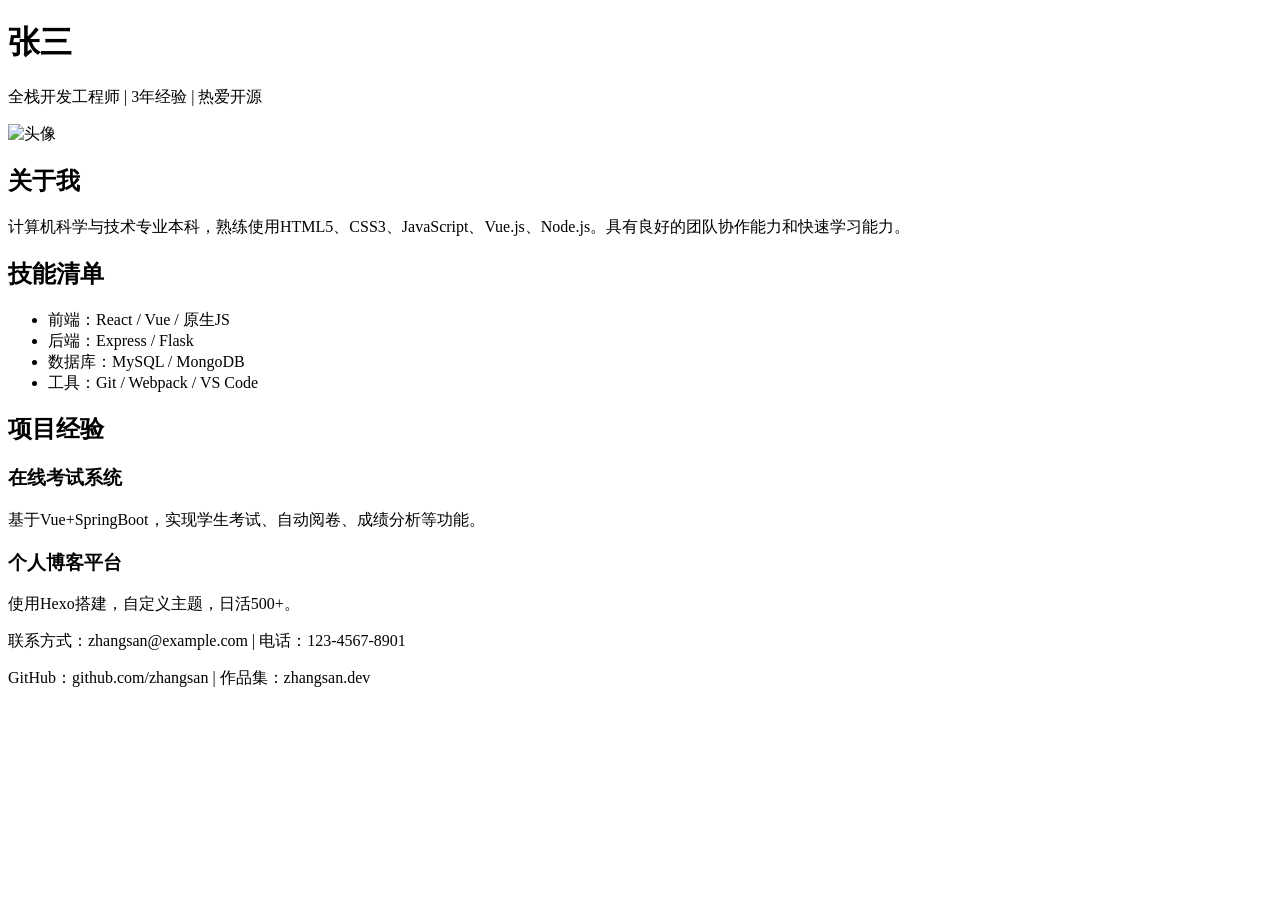
==== index.html @ b716943c "move index.html to root move index.html to root" ====
<!DOCTYPE html>
<html>
<head>
    <meta charset="UTF-8">
    <meta name="viewport" content="width=device-width, initial-scale=1.0">
    <title>张三 - 前端开发求职</title>
    <link rel="stylesheet" href="style.css">
</head>
<body>
    <header>
        <div class="container">
            <h1>张三</h1>
            <p>全栈开发工程师 | 3年经验 | 热爱开源</p>
        </div>
    </header>

    <section class="about">
        <div class="container">
            <img src="images/avatar.jpg" alt="头像" class="avatar">
            <h2>关于我</h2>
            <p>计算机科学与技术专业本科，熟练使用HTML5、CSS3、JavaScript、Vue.js、Node.js。具有良好的团队协作能力和快速学习能力。</p>
        </div>
    </section>

    <section class="skills">
        <div class="container">
            <h2>技能清单</h2>
            <ul>
                <li>前端：React / Vue / 原生JS</li>
                <li>后端：Express / Flask</li>
                <li>数据库：MySQL / MongoDB</li>
                <li>工具：Git / Webpack / VS Code</li>
            </ul>
        </div>
    </section>

    <section class="projects">
        <div class="container">
            <h2>项目经验</h2>
            <div class="project-item">
                <h3>在线考试系统</h3>
                <p>基于Vue+SpringBoot，实现学生考试、自动阅卷、成绩分析等功能。</p>
            </div>
            <div class="project-item">
                <h3>个人博客平台</h3>
                <p>使用Hexo搭建，自定义主题，日活500+。</p>
            </div>
        </div>
    </section>

    <footer>
        <div class="container">
            <p>联系方式：zhangsan@example.com | 电话：123-4567-8901</p>
            <p>GitHub：github.com/zhangsan | 作品集：zhangsan.dev</p>
        </div>
    </footer>
</body>
</html>
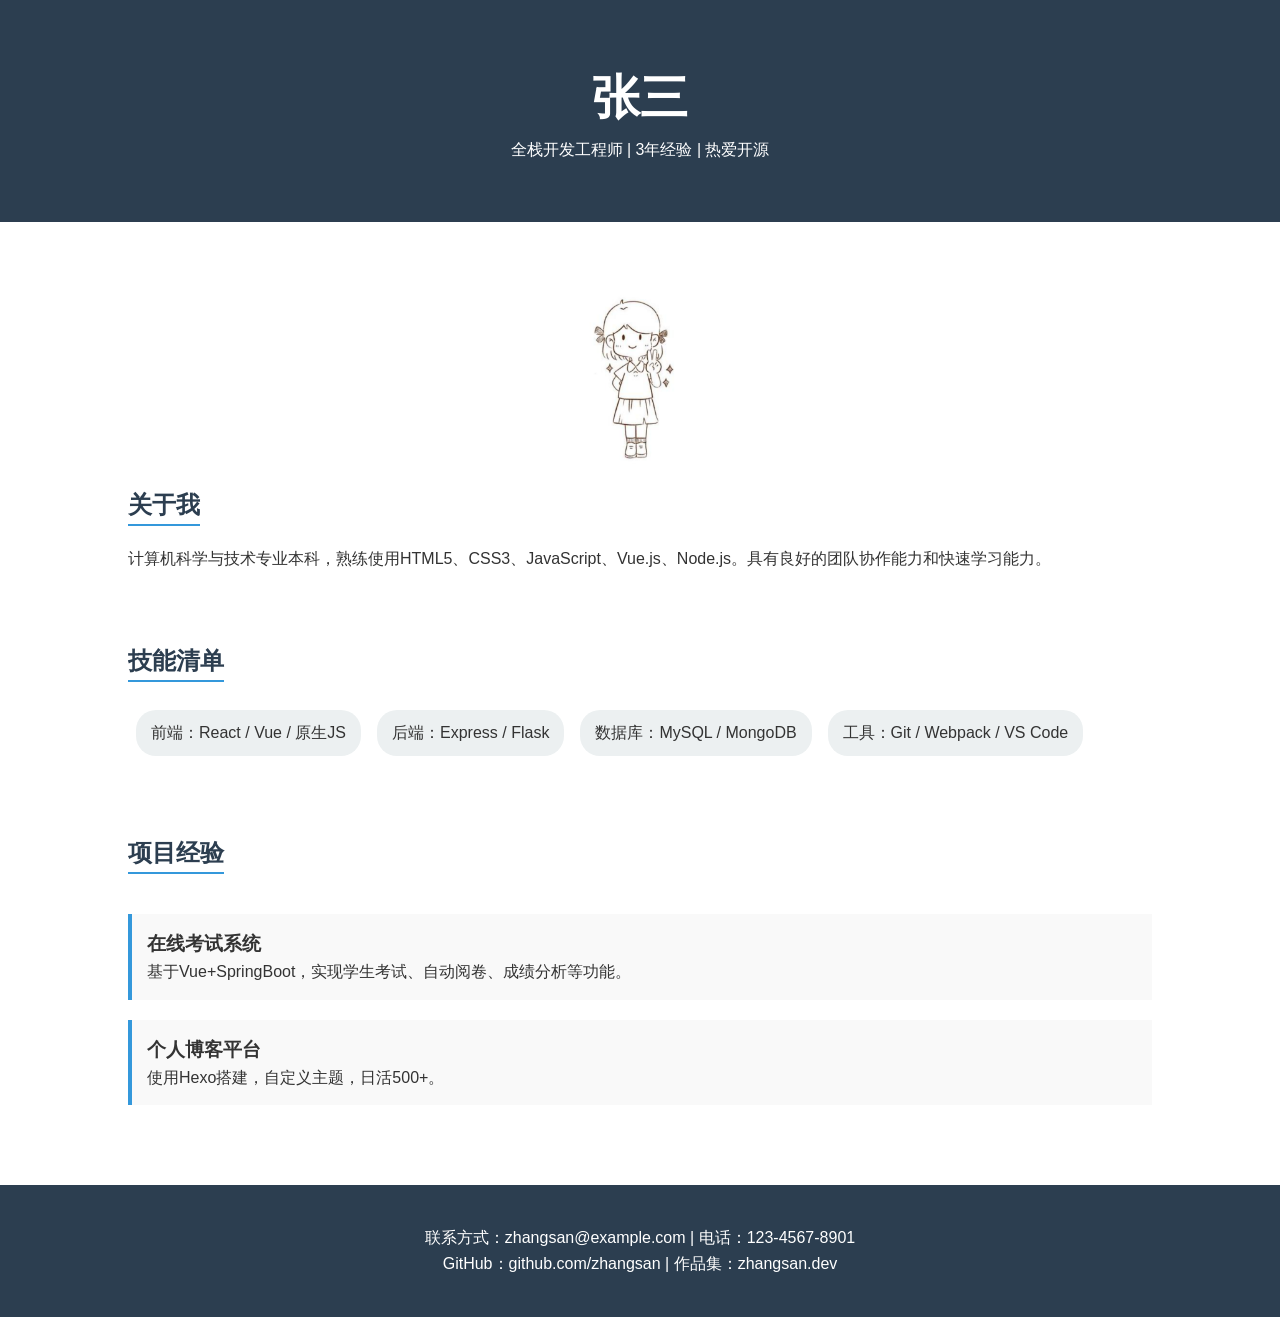
==== commit 6fe2067c: "Update index.html" ====
--- a/index.html
+++ b/index.html
@@ -16,7 +16,7 @@
 
     <section class="about">
         <div class="container">
-            <img src="images/avatar.jpg" alt="头像" class="avatar">
+            <img src="avatar.jpg" alt="头像" class="avatar">
             <h2>关于我</h2>
             <p>计算机科学与技术专业本科，熟练使用HTML5、CSS3、JavaScript、Vue.js、Node.js。具有良好的团队协作能力和快速学习能力。</p>
         </div>
--- a/style.css
+++ b/style.css
@@ -0,0 +1,64 @@
+* {
+    margin: 0;
+    padding: 0;
+    box-sizing: border-box;
+}
+body {
+    font-family: 'Segoe UI', Tahoma, Geneva, Verdana, sans-serif;
+    line-height: 1.6;
+    color: #333;
+}
+.container {
+    width: 80%;
+    margin: auto;
+    overflow: hidden;
+    padding: 20px 0;
+}
+header {
+    background: #2c3e50;
+    color: white;
+    text-align: center;
+    padding: 40px 0;
+}
+header h1 {
+    font-size: 3rem;
+}
+.avatar {
+    width: 150px;
+    border-radius: 50%;
+    display: block;
+    margin: 20px auto;
+}
+section {
+    margin: 30px 0;
+}
+h2 {
+    color: #2c3e50;
+    border-bottom: 2px solid #3498db;
+    display: inline-block;
+    margin-bottom: 20px;
+}
+.skills ul {
+    list-style: none;
+    display: flex;
+    flex-wrap: wrap;
+}
+.skills li {
+    background: #ecf0f1;
+    margin: 8px;
+    padding: 10px 15px;
+    border-radius: 20px;
+}
+.project-item {
+    background: #f9f9f9;
+    margin: 20px 0;
+    padding: 15px;
+    border-left: 4px solid #3498db;
+}
+footer {
+    background: #2c3e50;
+    color: white;
+    text-align: center;
+    padding: 20px 0;
+    margin-top: 40px;
+}
